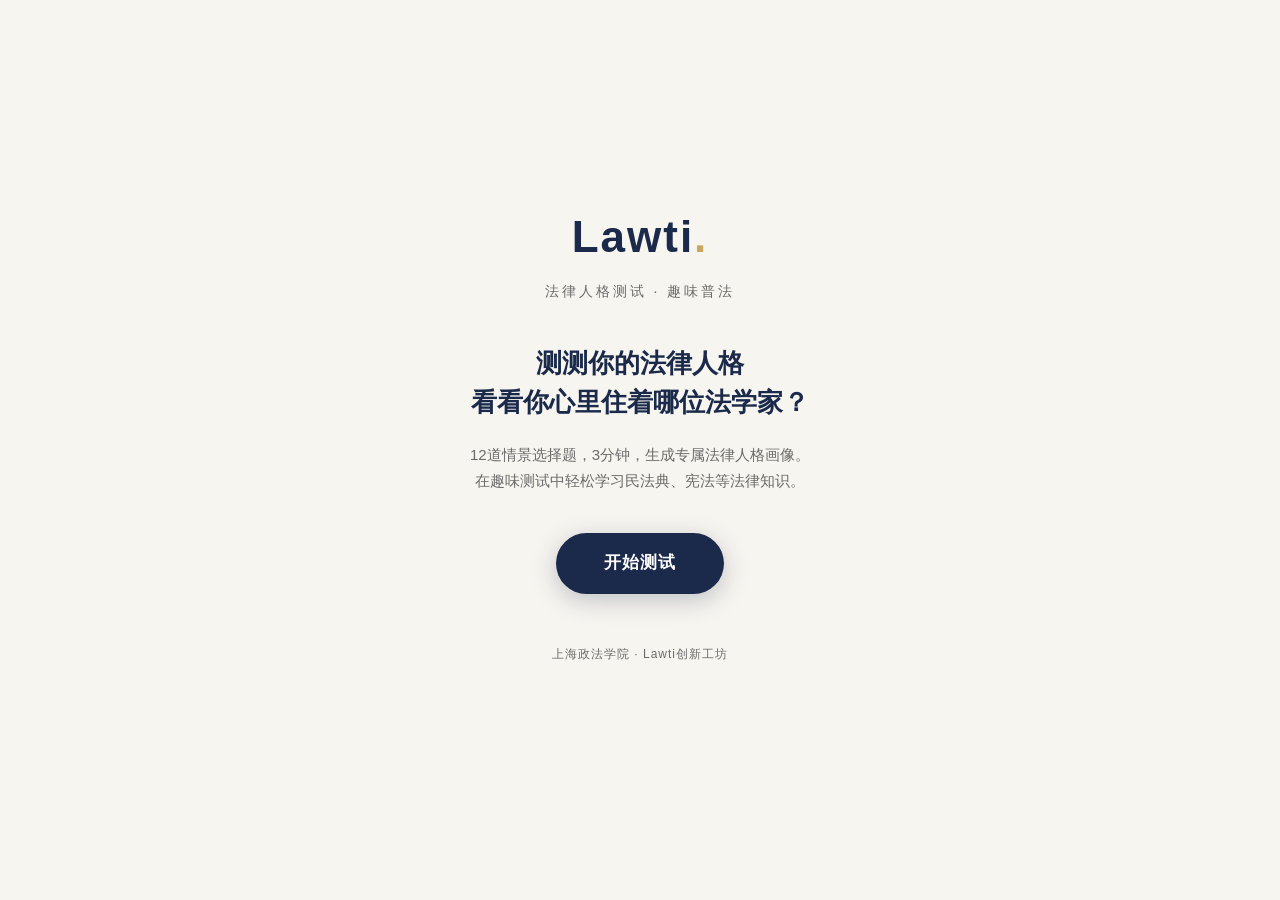
==== Lawti/index.html @ 690a095b "Add files via upload" ====
<!DOCTYPE html>
<html lang="zh-CN">
<head>
<meta charset="UTF-8">
<meta name="viewport" content="width=device-width, initial-scale=1.0">
<title>Lawti · 法律人格测试趣味普法</title>
<link rel="stylesheet" href="css/style.css">
</head>
<body>
<div class="page home-page">
  <header class="home-header">
    <div class="logo">Lawti</div>
    <div class="tagline">法律人格测试 · 趣味普法</div>
  </header>
  <main class="home-main">
    <h1>测测你的法律人格<br>看看你心里住着哪位法学家？</h1>
    <p class="intro">
      12道情景选择题，3分钟，生成专属法律人格画像。<br>
      在趣味测试中轻松学习民法典、宪法等法律知识。
    </p>
    <a href="test.html" class="btn-primary">开始测试</a>
    <div class="home-footer">上海政法学院 · Lawti创新工坊</div>
  </main>
</div>
</body>
</html>
---- Lawti/css/style.css ----
/* ===== Lawti 全局样式 ===== */
:root {
  --navy: #1B2A4A;
  --navy-light: #2A3D66;
  --gold: #C9A961;
  --gold-light: #E3C98A;
  --bg: #F7F5F0;
  --card: #FFFFFF;
  --text: #2C2C2C;
  --text-sub: #6B6B6B;
  --border: #E5E2DA;
  --radius: 14px;
  --shadow: 0 4px 20px rgba(27, 42, 74, 0.08);
}

* { margin: 0; padding: 0; box-sizing: border-box; }

body {
  font-family: -apple-system, BlinkMacSystemFont, "PingFang SC", "Microsoft YaHei", sans-serif;
  background: var(--bg);
  color: var(--text);
  line-height: 1.7;
  min-height: 100vh;
}

.page {
  max-width: 720px;
  margin: 0 auto;
  padding: 24px 20px 60px;
}

/* ===== 首页 ===== */
.home-page {
  display: flex;
  flex-direction: column;
  justify-content: center;
  min-height: 100vh;
  text-align: center;
}

.home-header {
  margin-bottom: 40px;
}

.logo {
  font-size: 44px;
  font-weight: 800;
  color: var(--navy);
  letter-spacing: 2px;
}

.logo::after {
  content: ".";
  color: var(--gold);
}

.tagline {
  font-size: 14px;
  color: var(--text-sub);
  letter-spacing: 3px;
  margin-top: 6px;
}

.home-main h1 {
  font-size: 26px;
  line-height: 1.5;
  color: var(--navy);
  margin-bottom: 20px;
  font-weight: 700;
}

.intro {
  font-size: 15px;
  color: var(--text-sub);
  margin-bottom: 40px;
}

.btn-primary {
  display: inline-block;
  background: var(--navy);
  color: #fff;
  padding: 16px 48px;
  border-radius: 50px;
  font-size: 17px;
  font-weight: 600;
  text-decoration: none;
  letter-spacing: 1px;
  transition: all 0.3s;
  box-shadow: 0 6px 24px rgba(27, 42, 74, 0.25);
}

.btn-primary:hover {
  background: var(--navy-light);
  transform: translateY(-2px);
  box-shadow: 0 8px 28px rgba(27, 42, 74, 0.35);
}

.home-footer {
  margin-top: 50px;
  font-size: 12px;
  color: var(--text-sub);
  letter-spacing: 1px;
}

/* ===== 答题页 ===== */
.test-header {
  display: flex;
  align-items: center;
  justify-content: space-between;
  margin-bottom: 20px;
}

.test-header .logo-sm {
  font-size: 22px;
  font-weight: 800;
  color: var(--navy);
}

.test-header .logo-sm::after {
  content: ".";
  color: var(--gold);
}

.progress-text {
  font-size: 13px;
  color: var(--text-sub);
}

.progress-bar {
  width: 100%;
  height: 6px;
  background: var(--border);
  border-radius: 3px;
  overflow: hidden;
  margin-bottom: 30px;
}

.progress-fill {
  height: 100%;
  background: linear-gradient(90deg, var(--navy), var(--gold));
  border-radius: 3px;
  transition: width 0.3s;
  width: 0%;
}

.question-card {
  background: var(--card);
  border-radius: var(--radius);
  padding: 28px 24px;
  box-shadow: var(--shadow);
}

.scene-tag {
  display: inline-block;
  background: rgba(201, 169, 97, 0.15);
  color: #8B7340;
  font-size: 12px;
  padding: 4px 12px;
  border-radius: 20px;
  margin-bottom: 16px;
}

.question-stem {
  font-size: 17px;
  font-weight: 600;
  color: var(--navy);
  margin-bottom: 24px;
  line-height: 1.6;
}

.options {
  display: flex;
  flex-direction: column;
  gap: 12px;
}

.option {
  display: flex;
  align-items: flex-start;
  gap: 12px;
  padding: 16px;
  border: 2px solid var(--border);
  border-radius: 12px;
  cursor: pointer;
  transition: all 0.2s;
  background: #fff;
}

.option:hover {
  border-color: var(--gold-light);
  background: #FDFBF6;
}

.option.selected {
  border-color: var(--gold);
  background: #FDF8EC;
}

.option-key {
  flex-shrink: 0;
  width: 26px;
  height: 26px;
  border-radius: 50%;
  background: var(--bg);
  color: var(--text-sub);
  display: flex;
  align-items: center;
  justify-content: center;
  font-size: 13px;
  font-weight: 700;
  transition: all 0.2s;
}

.option.selected .option-key {
  background: var(--gold);
  color: #fff;
}

.option-text {
  font-size: 15px;
  color: var(--text);
  line-height: 1.6;
}

.test-nav {
  display: flex;
  justify-content: space-between;
  margin-top: 24px;
  gap: 12px;
}

.btn-nav {
  flex: 1;
  padding: 14px;
  border-radius: 50px;
  border: none;
  font-size: 15px;
  font-weight: 600;
  cursor: pointer;
  transition: all 0.2s;
  letter-spacing: 1px;
}

.btn-prev {
  background: #fff;
  color: var(--navy);
  border: 2px solid var(--border);
}

.btn-prev:hover {
  border-color: var(--navy);
}

.btn-next {
  background: var(--navy);
  color: #fff;
}

.btn-next:hover {
  background: var(--navy-light);
}

.btn-next:disabled {
  background: #ccc;
  cursor: not-allowed;
}

/* ===== 结果页 ===== */
.result-header {
  text-align: center;
  padding: 36px 20px;
  background: linear-gradient(160deg, var(--navy) 0%, var(--navy-light) 100%);
  border-radius: var(--radius);
  color: #fff;
  margin-bottom: 24px;
  box-shadow: 0 8px 30px rgba(27, 42, 74, 0.25);
}

.result-code {
  font-size: 13px;
  letter-spacing: 4px;
  color: var(--gold-light);
  margin-bottom: 12px;
}

.result-name {
  font-size: 32px;
  font-weight: 800;
  letter-spacing: 2px;
  margin-bottom: 6px;
}

.result-school {
  font-size: 13px;
  color: rgba(255,255,255,0.7);
  letter-spacing: 2px;
  margin-bottom: 16px;
}

.result-slogan {
  font-size: 15px;
  color: var(--gold-light);
  font-style: italic;
  padding-top: 16px;
  border-top: 1px solid rgba(255,255,255,0.15);
}

.result-section {
  background: var(--card);
  border-radius: var(--radius);
  padding: 24px;
  margin-bottom: 18px;
  box-shadow: var(--shadow);
}

.section-title {
  font-size: 16px;
  font-weight: 700;
  color: var(--navy);
  margin-bottom: 16px;
  padding-left: 12px;
  border-left: 4px solid var(--gold);
  line-height: 1.2;
}

.section-text {
  font-size: 15px;
  color: var(--text);
  line-height: 1.9;
}

.advice-list {
  list-style: none;
}

.advice-list li {
  font-size: 15px;
  color: var(--text);
  line-height: 1.8;
  padding: 12px 0 12px 32px;
  border-bottom: 1px dashed var(--border);
  position: relative;
}

.advice-list li:last-child {
  border-bottom: none;
}

.advice-list li::before {
  content: "→";
  position: absolute;
  left: 8px;
  color: var(--gold);
  font-weight: 700;
}

.knowledge-item {
  display: flex;
  gap: 12px;
  padding: 10px 0;
  font-size: 14px;
  border-bottom: 1px dashed var(--border);
}

.knowledge-item:last-child { border-bottom: none; }

.knowledge-label {
  flex-shrink: 0;
  color: var(--text-sub);
  width: 76px;
}

.knowledge-value {
  color: var(--text);
  line-height: 1.7;
}

.result-actions {
  display: flex;
  flex-direction: column;
  gap: 12px;
  margin-top: 24px;
}

.btn-share {
  width: 100%;
  padding: 16px;
  border-radius: 50px;
  border: none;
  background: linear-gradient(135deg, var(--gold), var(--gold-light));
  color: #fff;
  font-size: 16px;
  font-weight: 700;
  cursor: pointer;
  letter-spacing: 2px;
  box-shadow: 0 6px 24px rgba(201, 169, 97, 0.4);
  transition: all 0.3s;
}

.btn-share:hover {
  transform: translateY(-2px);
  box-shadow: 0 8px 28px rgba(201, 169, 97, 0.5);
}

.btn-restart {
  width: 100%;
  padding: 14px;
  border-radius: 50px;
  border: 2px solid var(--border);
  background: #fff;
  color: var(--navy);
  font-size: 15px;
  font-weight: 600;
  cursor: pointer;
  text-decoration: none;
  text-align: center;
  letter-spacing: 1px;
  transition: all 0.2s;
}

.btn-restart:hover {
  border-color: var(--navy);
}

/* ===== 数据页 ===== */
.data-header {
  display: flex;
  align-items: center;
  justify-content: space-between;
  margin-bottom: 24px;
}

.data-title {
  font-size: 22px;
  font-weight: 800;
  color: var(--navy);
}

.stats-grid {
  display: grid;
  grid-template-columns: repeat(3, 1fr);
  gap: 12px;
  margin-bottom: 24px;
}

.stat-card {
  background: var(--card);
  border-radius: var(--radius);
  padding: 18px 12px;
  text-align: center;
  box-shadow: var(--shadow);
}

.stat-num {
  font-size: 26px;
  font-weight: 800;
  color: var(--navy);
}

.stat-label {
  font-size: 12px;
  color: var(--text-sub);
  margin-top: 4px;
}

.data-table {
  width: 100%;
  background: var(--card);
  border-radius: var(--radius);
  overflow: hidden;
  box-shadow: var(--shadow);
  border-collapse: collapse;
  font-size: 13px;
}

.data-table th {
  background: var(--navy);
  color: #fff;
  padding: 12px 8px;
  text-align: left;
  font-weight: 600;
}

.data-table td {
  padding: 12px 8px;
  border-bottom: 1px solid var(--border);
  color: var(--text);
}

.data-table tr:last-child td { border-bottom: none; }

.data-table tr:nth-child(even) { background: #FAFAF7; }

.btn-export {
  display: inline-block;
  margin-top: 20px;
  padding: 12px 28px;
  background: var(--navy);
  color: #fff;
  border: none;
  border-radius: 50px;
  font-size: 14px;
  font-weight: 600;
  cursor: pointer;
  letter-spacing: 1px;
}

.empty-tip {
  text-align: center;
  padding: 60px 20px;
  color: var(--text-sub);
  font-size: 15px;
}

/* ===== 海报 ===== */
#poster-wrap {
  position: fixed;
  left: -9999px;
  top: 0;
}

.poster {
  width: 375px;
  padding: 32px 28px;
  background: linear-gradient(160deg, #1B2A4A 0%, #2A3D66 100%);
  color: #fff;
  border-radius: 16px;
  box-sizing: border-box;
}

.poster-logo {
  font-size: 28px;
  font-weight: 800;
  letter-spacing: 2px;
  margin-bottom: 4px;
}

.poster-logo::after { content: "."; color: #C9A961; }

.poster-tagline {
  font-size: 11px;
  color: rgba(255,255,255,0.5);
  letter-spacing: 2px;
  margin-bottom: 28px;
}

.poster-code {
  font-size: 12px;
  letter-spacing: 4px;
  color: #E3C98A;
  margin-bottom: 8px;
}

.poster-name {
  font-size: 30px;
  font-weight: 800;
  letter-spacing: 2px;
  margin-bottom: 6px;
}

.poster-school {
  font-size: 12px;
  color: rgba(255,255,255,0.6);
  letter-spacing: 1px;
  margin-bottom: 20px;
}

.poster-slogan {
  font-size: 14px;
  color: #E3C98A;
  font-style: italic;
  padding: 16px 0;
  border-top: 1px solid rgba(255,255,255,0.15);
  border-bottom: 1px solid rgba(255,255,255,0.15);
  margin-bottom: 20px;
  line-height: 1.6;
}

.poster-share-text {
  font-size: 13px;
  color: rgba(255,255,255,0.85);
  line-height: 1.8;
  margin-bottom: 24px;
}

.poster-footer {
  font-size: 10px;
  color: rgba(255,255,255,0.4);
  letter-spacing: 1px;
  text-align: center;
  padding-top: 16px;
  border-top: 1px solid rgba(255,255,255,0.1);
}

/* ===== 加载/错误 ===== */
.loading {
  text-align: center;
  padding: 80px 20px;
  color: var(--text-sub);
}

.error-tip {
  background: #FFF3F3;
  border: 1px solid #FFD4D4;
  color: #B33;
  padding: 16px;
  border-radius: 12px;
  font-size: 14px;
  line-height: 1.8;
  margin: 20px 0;
}

/* ===== 移动端 ===== */
@media (max-width: 480px) {
  .page { padding: 16px 16px 40px; }
  .logo { font-size: 36px; }
  .home-main h1 { font-size: 22px; }
  .result-name { font-size: 26px; }
  .stats-grid { grid-template-columns: repeat(3, 1fr); gap: 8px; }
  .stat-num { font-size: 22px; }
  .data-table { font-size: 12px; }
}
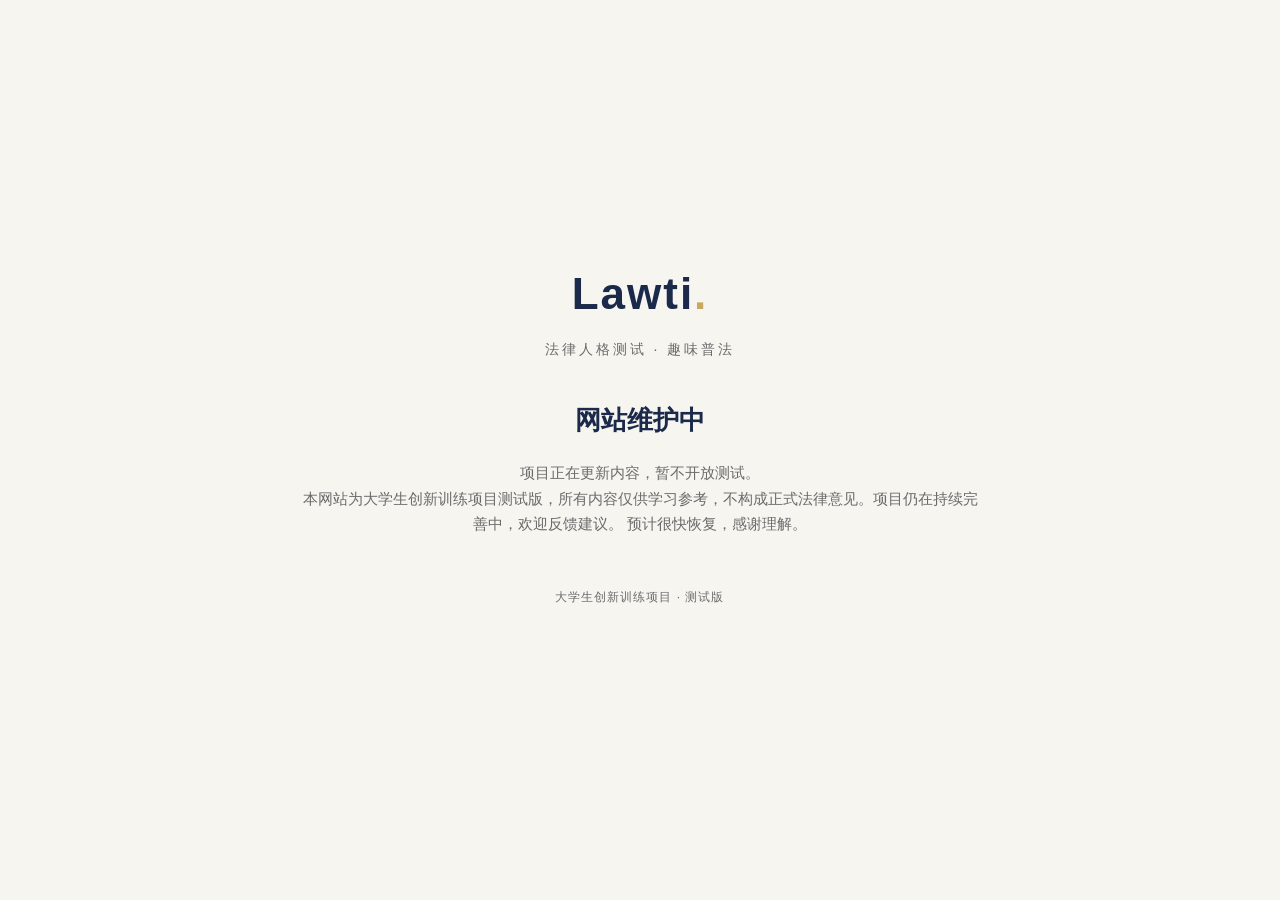
==== commit f4d0be1a: "Update index.html" ====
--- a/Lawti/index.html
+++ b/Lawti/index.html
@@ -3,7 +3,7 @@
 <head>
 <meta charset="UTF-8">
 <meta name="viewport" content="width=device-width, initial-scale=1.0">
-<title>Lawti · 法律人格测试趣味普法</title>
+<title>Lawti · 维护中</title>
 <link rel="stylesheet" href="css/style.css">
 </head>
 <body>
@@ -13,14 +13,14 @@
     <div class="tagline">法律人格测试 · 趣味普法</div>
   </header>
   <main class="home-main">
-    <h1>测测你的法律人格<br>看看你心里住着哪位法学家？</h1>
+    <h1>网站维护中</h1>
     <p class="intro">
-      12道情景选择题，3分钟，生成专属法律人格画像。<br>
-      在趣味测试中轻松学习民法典、宪法等法律知识。
+      项目正在更新内容，暂不开放测试。<br>
+      本网站为大学生创新训练项目测试版，所有内容仅供学习参考，不构成正式法律意见。项目仍在持续完善中，欢迎反馈建议。
+      预计很快恢复，感谢理解。
     </p>
-    <a href="test.html" class="btn-primary">开始测试</a>
-    <div class="home-footer">上海政法学院 · Lawti创新工坊</div>
+    <div class="home-footer">大学生创新训练项目 · 测试版</div>
   </main>
 </div>
 </body>
-</html>+</html>
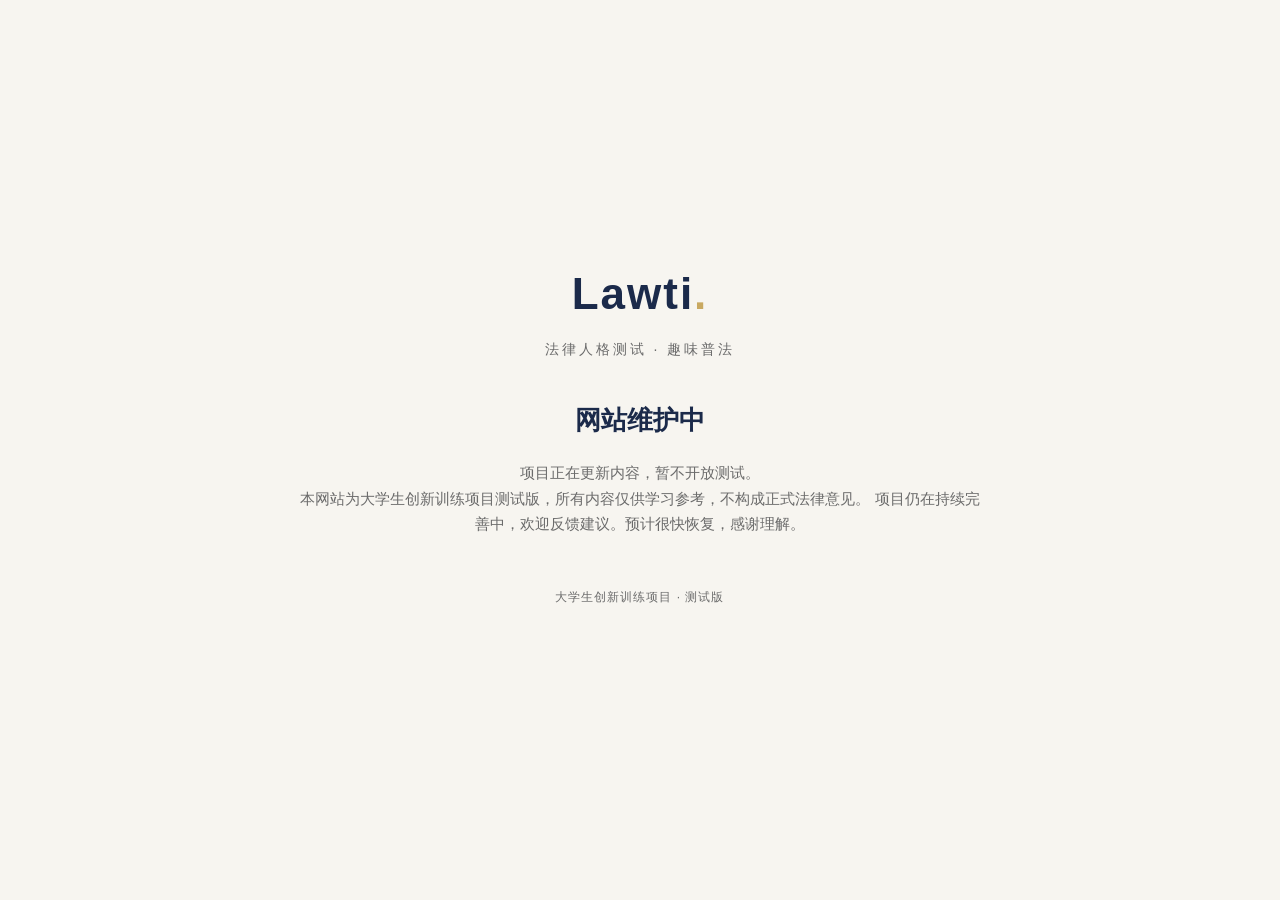
==== commit 80b15252: "Reformat maintenance message in index.html" ====
--- a/Lawti/index.html
+++ b/Lawti/index.html
@@ -16,8 +16,8 @@
     <h1>网站维护中</h1>
     <p class="intro">
       项目正在更新内容，暂不开放测试。<br>
-      本网站为大学生创新训练项目测试版，所有内容仅供学习参考，不构成正式法律意见。项目仍在持续完善中，欢迎反馈建议。
-      预计很快恢复，感谢理解。
+      本网站为大学生创新训练项目测试版，所有内容仅供学习参考，不构成正式法律意见。
+      项目仍在持续完善中，欢迎反馈建议。预计很快恢复，感谢理解。
     </p>
     <div class="home-footer">大学生创新训练项目 · 测试版</div>
   </main>
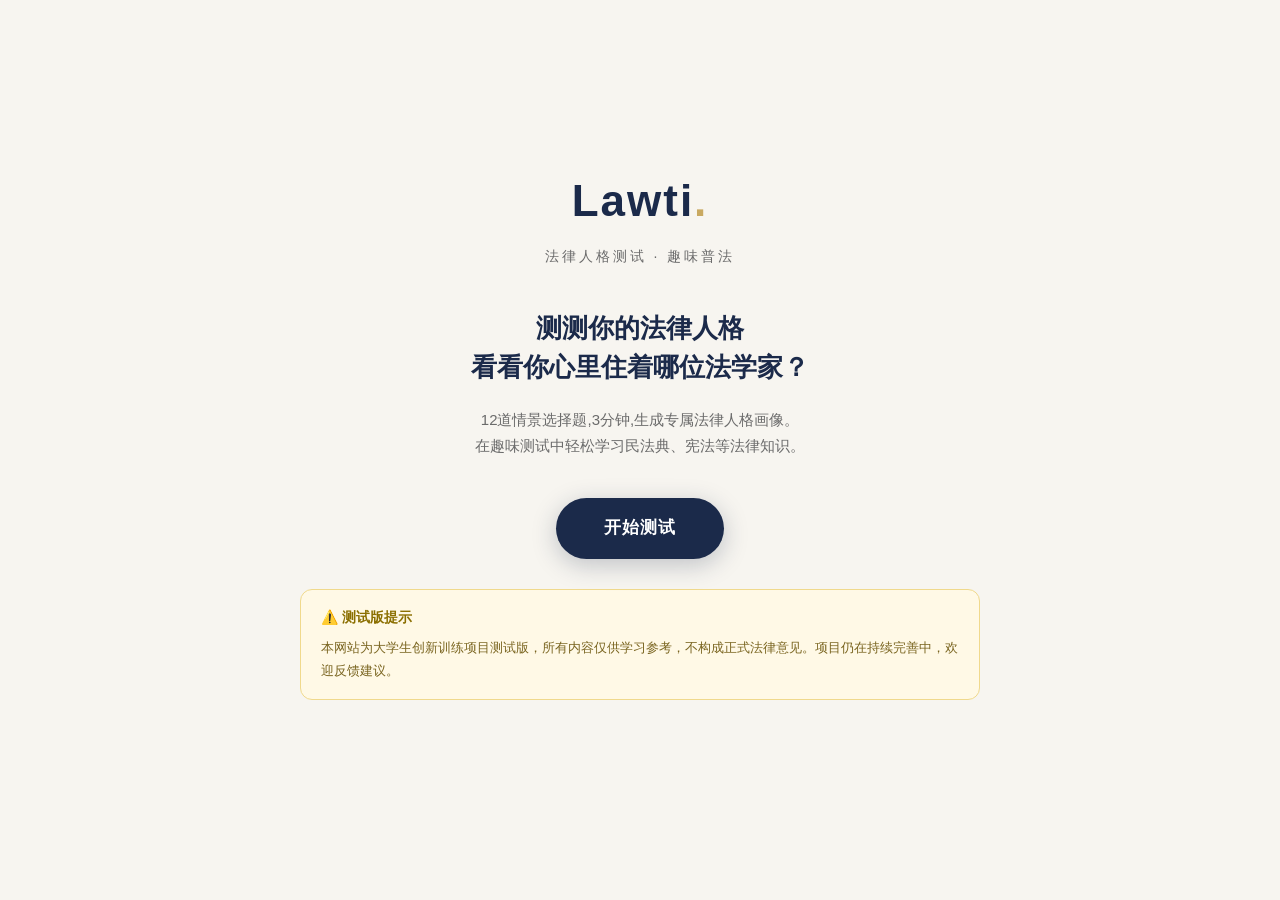
==== commit 8f4b62cd: "免责声明add" ====
--- a/Lawti/index.html
+++ b/Lawti/index.html
@@ -3,7 +3,7 @@
 <head>
 <meta charset="UTF-8">
 <meta name="viewport" content="width=device-width, initial-scale=1.0">
-<title>Lawti · 维护中</title>
+<title>Lawti · 法律人格测试趣味普法</title>
 <link rel="stylesheet" href="css/style.css">
 </head>
 <body>
@@ -13,14 +13,20 @@
     <div class="tagline">法律人格测试 · 趣味普法</div>
   </header>
   <main class="home-main">
-    <h1>网站维护中</h1>
+    <h1>测测你的法律人格<br>看看你心里住着哪位法学家？</h1>
     <p class="intro">
-      项目正在更新内容，暂不开放测试。<br>
-      本网站为大学生创新训练项目测试版，所有内容仅供学习参考，不构成正式法律意见。
-      项目仍在持续完善中，欢迎反馈建议。预计很快恢复，感谢理解。
+      12道情景选择题,3分钟,生成专属法律人格画像。<br>
+      在趣味测试中轻松学习民法典、宪法等法律知识。
     </p>
-    <div class="home-footer">大学生创新训练项目 · 测试版</div>
+    <a href="test.html" class="btn-primary">开始测试</a>
+
+    <div class="notice-box">
+      <div class="notice-title">⚠️ 测试版提示</div>
+      <div class="notice-text">
+        本网站为大学生创新训练项目测试版，所有内容仅供学习参考，不构成正式法律意见。项目仍在持续完善中，欢迎反馈建议。
+      </div>
+    </div>
   </main>
 </div>
 </body>
-</html>
+</html>
--- a/Lawti/css/style.css
+++ b/Lawti/css/style.css
@@ -610,6 +610,33 @@
   margin: 20px 0;
 }
 
+/* ===== 测试版提示 ===== */
+.notice-box {
+  margin-top: 30px;
+  padding: 16px 20px;
+  background: #FFF9E6;
+  border: 1px solid #F0D98C;
+  border-radius: 12px;
+  text-align: left;
+}
+
+.notice-inline {
+  margin-top: 40px;
+}
+
+.notice-title {
+  font-size: 14px;
+  font-weight: 700;
+  color: #8B6F00;
+  margin-bottom: 6px;
+}
+
+.notice-text {
+  font-size: 13px;
+  color: #7A6520;
+  line-height: 1.8;
+}
+
 /* ===== 移动端 ===== */
 @media (max-width: 480px) {
   .page { padding: 16px 16px 40px; }
